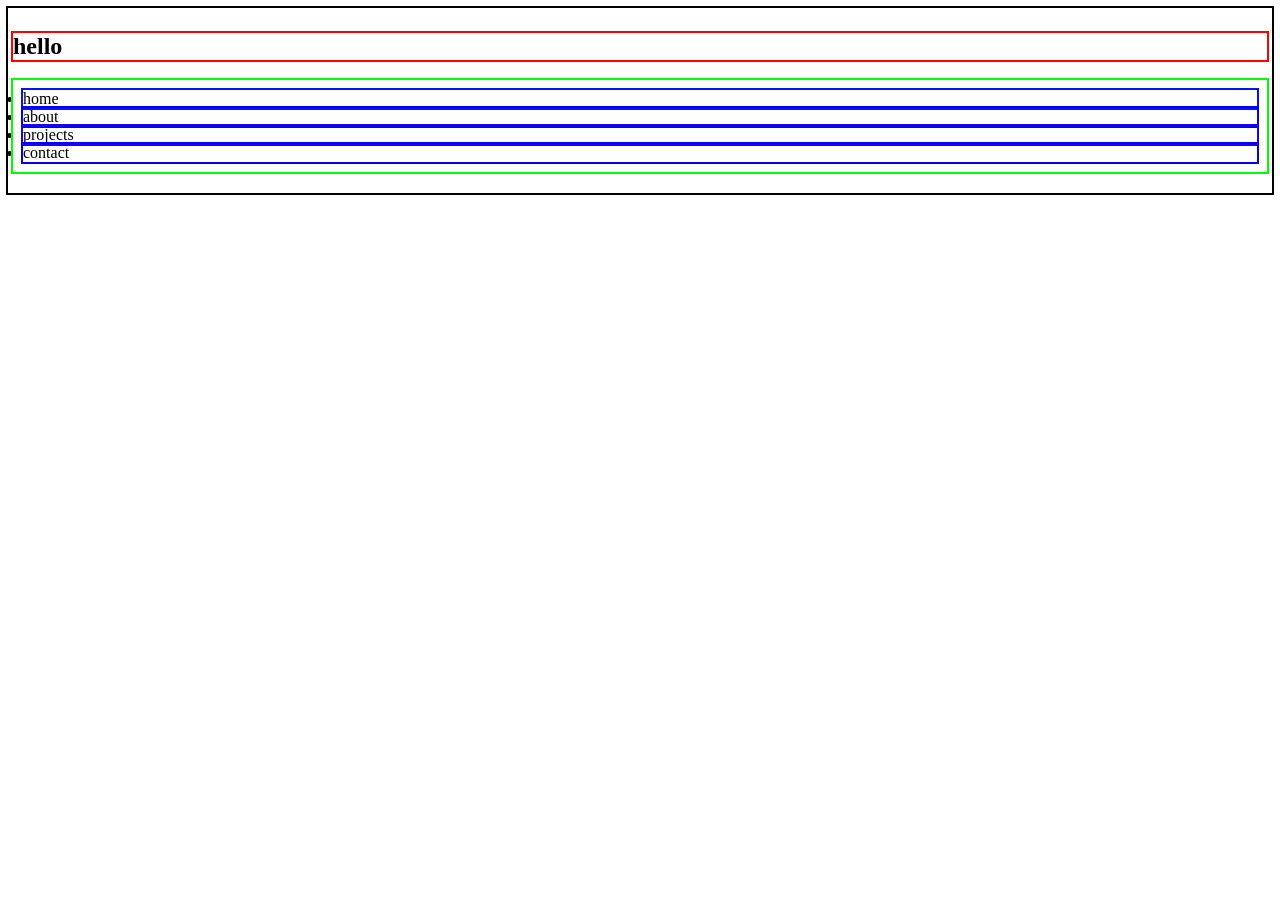
==== index.html @ 7628ec40 "Add files via upload" ====
<!DOCTYPE html>
<!-- saved from url=(0046)file:///C:/Users/Grace/My%20Project/index.html -->
<html lang="en">
    <head >
    <meta http-equiv="Content-Type" content="text/html; charset=UTF-8">
    
    <meta name="viewport" content="width=device-width, initial-scale=1.0">
    <title>Document</title>
    <link rel="stylesheet" href="style.css">
    </head>
<body>
    <nav style="outline:2px solid black; padding: 5px;">
        <h1 style="outline: 2px solid red;">hello</h1>
<ul style="outline: 2px solid lime; padding: 10px;">
<li style="outline: 2px solid rgb(8, 17, 255);">home</li>
<li style="outline: 2px solid rgb(4, 0,255)">about</li>
<li style="outline: 2px solid rgb(25, 0, 255)">projects</li>
<li style="outline: 2px solid blue;">contact</li>
</ul>

</body></html>
---- style.css ----
.cl{background-color: blue;
font-size: 20px;
font-weight: bold;}
navbar-container{display: flex;
    flex-direction: row;
    flex-wrap: wrap;
}
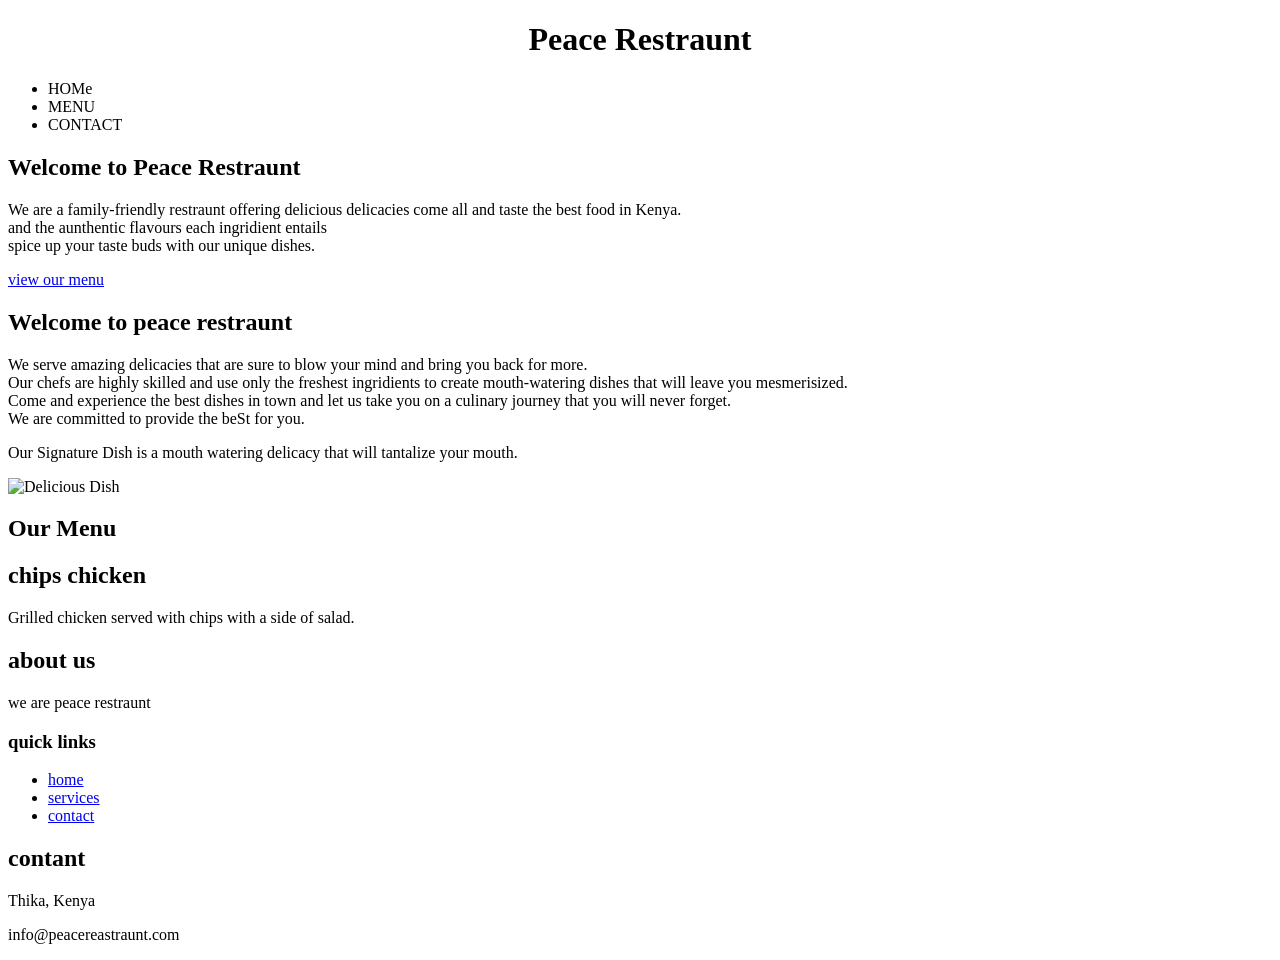
==== commit dabf5097: "Add files via upload" ====
--- a/index.html
+++ b/index.html
@@ -1,21 +1,76 @@
- <!DOCTYPE html>
-<!-- saved from url=(0046)file:///C:/Users/Grace/My%20Project/index.html -->
-<html lang="en">
-    <head >
-    <meta http-equiv="Content-Type" content="text/html; charset=UTF-8">
-    
-    <meta name="viewport" content="width=device-width, initial-scale=1.0">
-    <title>Document</title>
-    <link rel="stylesheet" href="style.css">
-    </head>
-<body>
-    <nav style="outline:2px solid black; padding: 5px;">
-        <h1 style="outline: 2px solid red;">hello</h1>
-<ul style="outline: 2px solid lime; padding: 10px;">
-<li style="outline: 2px solid rgb(8, 17, 255);">home</li>
-<li style="outline: 2px solid rgb(4, 0,255)">about</li>
-<li style="outline: 2px solid rgb(25, 0, 255)">projects</li>
-<li style="outline: 2px solid blue;">contact</li>
-</ul>
-
-</body></html>+<!DOCTYPE html>
+<html lang="en">
+<head>
+    <meta charset="UTF-8">
+    <meta name="viewport" content="width=device-width, initial-scale=1.0">
+    <title>Peace Restraunt</title>
+    <link rel="stylesheet" href="style.css">
+</head>
+<body><header id="main-header">
+  <h1 id="logo" align="center">Peace Restraunt</h1>
+<nav id="navbar">
+<ul class="nav-links">
+<li href="#">HOMe</li>
+<li href="#menu">MENU</li>
+<li href="#contact">CONTACT</li>
+</ul>
+</nav>
+</header>
+<main>
+  <selection class="banner">
+    <div class="banner-test">
+    <h2>Welcome to Peace Restraunt</h2>
+<p>We are a family-friendly restraunt offering delicious delicacies come all and taste the best food in Kenya.<br> and the aunthentic flavours each ingridient entails<br>spice up your taste buds with our unique dishes.</p>
+ <a href="#menu" class="btn">view our menu</a> 
+</div>
+</selection>
+<main><selection class="welcome">
+  <h2>Welcome to peace restraunt</h2>
+  <p>We serve amazing delicacies that are sure to blow your mind and bring you back for more.<br> Our chefs are highly skilled and use only the freshest ingridients to create mouth-watering dishes that will leave you mesmerisized.<br> Come and experience the best dishes in town and let us take you on a culinary journey that you will never forget.<br> We are committed to provide the beSt for you.
+  </p>
+   <p>Our Signature Dish is a mouth watering delicacy that will tantalize your mouth.</p>
+  <img src="food.jpg" alt="Delicious Dish">
+</selection>
+
+
+<selection id="menu">
+  <h2>Our Menu</h2>
+<div class="menu-container">
+  <div class="menu-item">
+     <h2>chips chicken</h2>
+    <p>Grilled chicken served with chips with a side of salad.</p>
+  <span class="price">
+  </div>
+</div></selection>
+
+</main>
+
+
+
+
+
+
+
+
+<footer class="site-footer">
+  <div class="footer-container">
+    <div class="footer-column">
+      <h2>about us</h2>
+      <p>we are peace restraunt</p>
+  </div>
+<div class="footer-column">
+  <h3>quick links</h3>
+<ul><li><a href="#">home</a></li>
+<li><a href="#">services</a></li>
+<li><a href="#">contact</a></li>
+</ul>
+</div>
+<div class="footer-column">
+  <h2>contant</h2>
+  <p>Thika, Kenya</p>
+  <p>info@peacereastraunt.com</p>
+</div>
+</div>
+</footer>
+</body>
+</html>
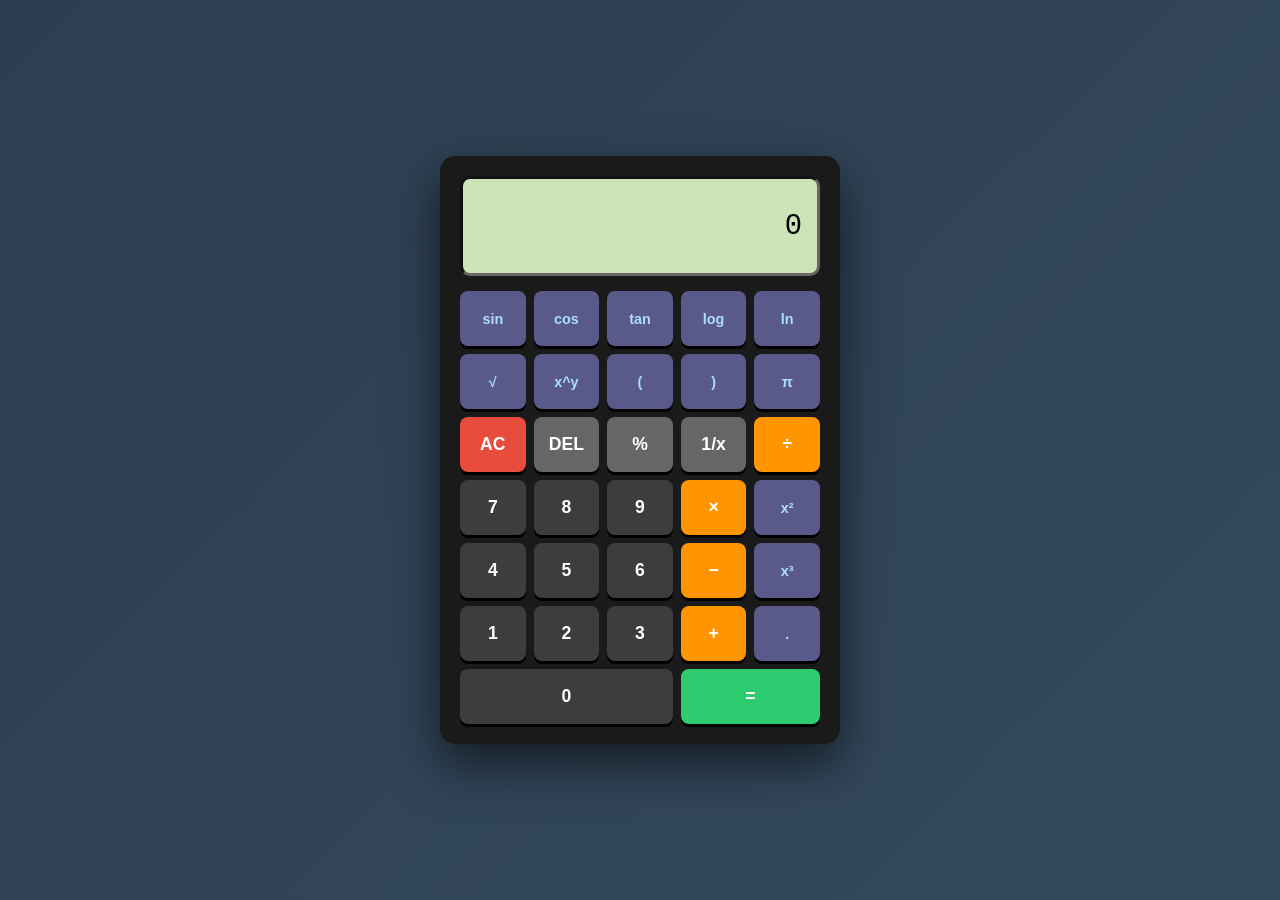
==== commit a4ef76a4: "Add files via upload" ====
--- a/index.html
+++ b/index.html
@@ -3,74 +3,62 @@
 <head>
     <meta charset="UTF-8">
     <meta name="viewport" content="width=device-width, initial-scale=1.0">
-    <title>Peace Restraunt</title>
+    <title>Scientific Calculator</title>
     <link rel="stylesheet" href="style.css">
 </head>
-<body><header id="main-header">
-  <h1 id="logo" align="center">Peace Restraunt</h1>
-<nav id="navbar">
-<ul class="nav-links">
-<li href="#">HOMe</li>
-<li href="#menu">MENU</li>
-<li href="#contact">CONTACT</li>
-</ul>
-</nav>
-</header>
-<main>
-  <selection class="banner">
-    <div class="banner-test">
-    <h2>Welcome to Peace Restraunt</h2>
-<p>We are a family-friendly restraunt offering delicious delicacies come all and taste the best food in Kenya.<br> and the aunthentic flavours each ingridient entails<br>spice up your taste buds with our unique dishes.</p>
- <a href="#menu" class="btn">view our menu</a> 
+<body>
+    <div class="calculator">
+        <input type="text" id="display" value="0" readonly>
+
+  <div class="buttons">
+    <!-- Row 1: Scientific -->
+    <button class="sci" onclick="addFunction('sin(')">sin</button>
+    <button class="sci" onclick="addFunction('cos(')">cos</button>
+    <button class="sci" onclick="addFunction('tan(')">tan</button>
+    <button class="sci" onclick="addFunction('log(')">log</button>
+    <button class="sci" onclick="addFunction('ln(')">ln</button>
+
+    <!-- Row 2: Scientific -->
+    <button class="sci" onclick="addFunction('sqrt(')">√</button>
+    <button class="sci" onclick="addToDisplay('^')">x^y</button>
+    <button class="sci" onclick="addToDisplay('(')">(</button>
+    <button class="sci" onclick="addToDisplay(')')">)</button>
+    <button class="sci" onclick="addToDisplay('3.14159')">π</button>
+
+    <!-- Row 3: Functions -->
+    <button class="clear" onclick="clearAll()">AC</button>
+    <button class="func" onclick="backspace()">DEL</button>
+    <button class="func" onclick="percentage()">%</button>
+    <button class="func" onclick="addFunction('1/')">1/x</button>
+    <button class="op" onclick="addToDisplay('/')">÷</button>
+
+    <!-- Row 4: Numerics 7 8 9 -->
+    <button class="num" onclick="addToDisplay('7')">7</button>
+    <button class="num" onclick="addToDisplay('8')">8</button>
+    <button class="num" onclick="addToDisplay('9')">9</button>
+    <button class="op" onclick="addToDisplay('*')">×</button>
+    <button class="sci" onclick="addFunction('pow(,2)')">x²</button>
+
+    <!-- Row 5: Numerics 4 5 6 -->
+    <button class="num" onclick="addToDisplay('4')">4</button>
+    <button class="num" onclick="addToDisplay('5')">5</button>
+    <button class="num" onclick="addToDisplay('6')">6</button>
+    <button class="op" onclick="addToDisplay('-')">−</button>
+    <button class="sci" onclick="addFunction('pow(,3)')">x³</button>
+
+    <!-- Row 6: Numerics 1 2 3 -->
+    <button class="num" onclick="addToDisplay('1')">1</button>
+    <button class="num" onclick="addToDisplay('2')">2</button>
+    <button class="num" onclick="addToDisplay('3')">3</button>
+    <button class="op" onclick="addToDisplay('+')">+</button>
+    <button class="sci" onclick="addToDisplay('.')">.</button>
+
+    <!-- Row 7: 0 -->
+    <button class="num" style="grid-column: span 3;" onclick="addToDisplay('0')">0</button>
+    <button class="equals" onclick="calculate()">=</button>
+  </div>
+
 </div>
-</selection>
-<main><selection class="welcome">
-  <h2>Welcome to peace restraunt</h2>
-  <p>We serve amazing delicacies that are sure to blow your mind and bring you back for more.<br> Our chefs are highly skilled and use only the freshest ingridients to create mouth-watering dishes that will leave you mesmerisized.<br> Come and experience the best dishes in town and let us take you on a culinary journey that you will never forget.<br> We are committed to provide the beSt for you.
-  </p>
-   <p>Our Signature Dish is a mouth watering delicacy that will tantalize your mouth.</p>
-  <img src="food.jpg" alt="Delicious Dish">
-</selection>
-
-
-<selection id="menu">
-  <h2>Our Menu</h2>
-<div class="menu-container">
-  <div class="menu-item">
-     <h2>chips chicken</h2>
-    <p>Grilled chicken served with chips with a side of salad.</p>
-  <span class="price">
-  </div>
-</div></selection>
-
-</main>
-
-
-
-
-
-
-
-
-<footer class="site-footer">
-  <div class="footer-container">
-    <div class="footer-column">
-      <h2>about us</h2>
-      <p>we are peace restraunt</p>
-  </div>
-<div class="footer-column">
-  <h3>quick links</h3>
-<ul><li><a href="#">home</a></li>
-<li><a href="#">services</a></li>
-<li><a href="#">contact</a></li>
-</ul>
-</div>
-<div class="footer-column">
-  <h2>contant</h2>
-  <p>Thika, Kenya</p>
-  <p>info@peacereastraunt.com</p>
-</div>
-</div>
-</footer>
+<script src="script.js"></script>
 </body>
-</html>
+</html>
--- a/style.css
+++ b/style.css
@@ -1,7 +1,58 @@
-.cl{background-color: blue;
-font-size: 20px;
-font-weight: bold;}
-navbar-container{display: flex;
-    flex-direction: row;
-    flex-wrap: wrap;
-}+  * { margin: 0; padding: 0; box-sizing: border-box; font-family: 'Segoe UI', Arial, sans-serif; }
+  
+  body {
+    display: flex;
+    justify-content: center;
+    align-items: center;
+    min-height: 100vh;
+    background: linear-gradient(135deg, #2c3e50, #34495e);
+  }
+
+  .calculator {
+    width: 400px;
+    background: #1a1a1a;
+    border-radius: 15px;
+    padding: 20px;
+    box-shadow: 0 20px 50px rgba(0,0,0,0.6);
+  }
+
+  #display {
+    width: 100%;
+    height: 100px;
+    background: #cde4b8; /* LCD green */
+    border: 3px inset #666;
+    border-radius: 10px;
+    font-size: 1.8em;
+    font-family: 'Courier New', monospace;
+    text-align: right;
+    padding: 15px;
+    margin-bottom: 15px;
+    color: #000;
+    word-wrap: break-word;
+  }
+
+  .buttons {
+    display: grid;
+    grid-template-columns: repeat(5, 1fr); /* 5 columns for all scientific buttons */
+    gap: 8px;
+  }
+
+  button {
+    height: 55px;
+    border: none;
+    border-radius: 8px;
+    font-size: 1.1em;
+    font-weight: bold;
+    cursor: pointer;
+    box-shadow: 0 3px 0 #000;
+    transition: 0.05s;
+  }
+  button:active { transform: translateY(3px); box-shadow: 0 0 0 #000; }
+
+  /* Button Colors */
+  .num { background: #3d3d3d; color: white; } /* 0-9 */
+  .op { background: #ff9500; color: white; } /* + - * / */
+  .sci { background: #5a5a8a; color: #aaddff; font-size: 0.9em; } /* sin cos log etc */
+  .func { background: #666; color: white; } /* AC DEL ( ) */
+  .equals { background: #2ecc71; color: white; grid-column: span 2; }
+  .clear { background: #e74c3c; color: white; }
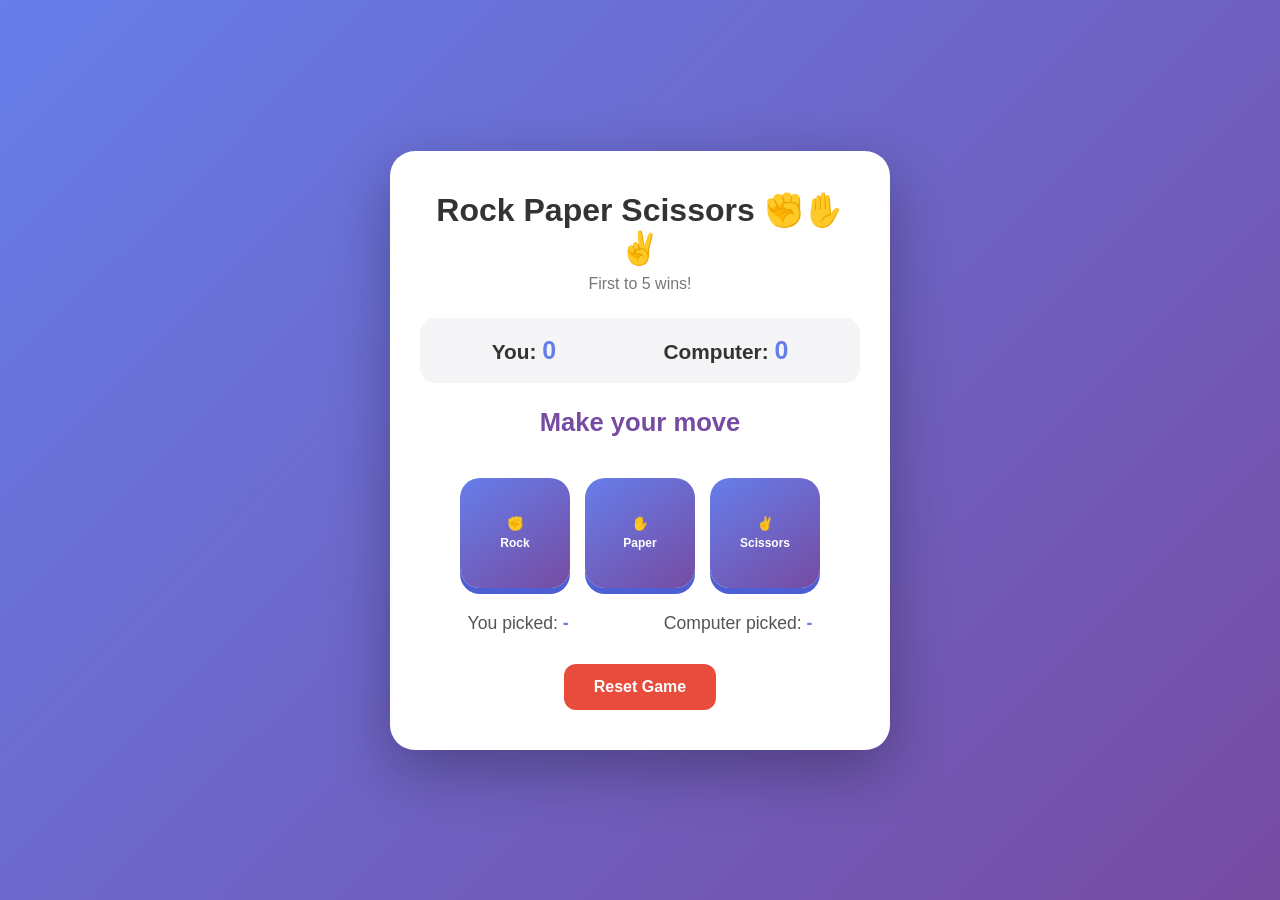
==== commit 9d7adffb: "Add files via upload" ====
--- a/index.html
+++ b/index.html
@@ -1,64 +1,51 @@
 <!DOCTYPE html>
 <html lang="en">
 <head>
-    <meta charset="UTF-8">
-    <meta name="viewport" content="width=device-width, initial-scale=1.0">
-    <title>Scientific Calculator</title>
-    <link rel="stylesheet" href="style.css">
+  <meta charset="UTF-8">
+  <meta name="viewport" content="width=device-width, initial-scale=1.0">
+  <title>Rock Paper Scissors</title>
+  <link rel="stylesheet" href="style.css">
 </head>
 <body>
-    <div class="calculator">
-        <input type="text" id="display" value="0" readonly>
 
-  <div class="buttons">
-    <!-- Row 1: Scientific -->
-    <button class="sci" onclick="addFunction('sin(')">sin</button>
-    <button class="sci" onclick="addFunction('cos(')">cos</button>
-    <button class="sci" onclick="addFunction('tan(')">tan</button>
-    <button class="sci" onclick="addFunction('log(')">log</button>
-    <button class="sci" onclick="addFunction('ln(')">ln</button>
+  <div class="container">
+    <h1>Rock Paper Scissors ✊✋✌️</h1>
+    <p class="subtitle">First to 5 wins!</p>
 
-    <!-- Row 2: Scientific -->
-    <button class="sci" onclick="addFunction('sqrt(')">√</button>
-    <button class="sci" onclick="addToDisplay('^')">x^y</button>
-    <button class="sci" onclick="addToDisplay('(')">(</button>
-    <button class="sci" onclick="addToDisplay(')')">)</button>
-    <button class="sci" onclick="addToDisplay('3.14159')">π</button>
+    <!-- Score Board -->
+    <div class="scoreboard">
+      <div>You: <span id="userScore">0</span></div>
+      <div>Computer: <span id="computerScore">0</span></div>
+    </div>
 
-    <!-- Row 3: Functions -->
-    <button class="clear" onclick="clearAll()">AC</button>
-    <button class="func" onclick="backspace()">DEL</button>
-    <button class="func" onclick="percentage()">%</button>
-    <button class="func" onclick="addFunction('1/')">1/x</button>
-    <button class="op" onclick="addToDisplay('/')">÷</button>
+    <!-- Result Display -->
+    <div id="result">Make your move</div>
 
-    <!-- Row 4: Numerics 7 8 9 -->
-    <button class="num" onclick="addToDisplay('7')">7</button>
-    <button class="num" onclick="addToDisplay('8')">8</button>
-    <button class="num" onclick="addToDisplay('9')">9</button>
-    <button class="op" onclick="addToDisplay('*')">×</button>
-    <button class="sci" onclick="addFunction('pow(,2)')">x²</button>
+    <!-- Choice Buttons -->
+    <div class="choices">
+      <button class="choice" data-choice="rock">
+        <div class="emoji">✊</div>
+        <span>Rock</span>
+      </button>
+      <button class="choice" data-choice="paper">
+        <div class="emoji">✋</div>
+        <span>Paper</span>
+      </button>
+      <button class="choice" data-choice="scissors">
+        <div class="emoji">✌️</div>
+        <span>Scissors</span>
+      </button>
+    </div>
 
-    <!-- Row 5: Numerics 4 5 6 -->
-    <button class="num" onclick="addToDisplay('4')">4</button>
-    <button class="num" onclick="addToDisplay('5')">5</button>
-    <button class="num" onclick="addToDisplay('6')">6</button>
-    <button class="op" onclick="addToDisplay('-')">−</button>
-    <button class="sci" onclick="addFunction('pow(,3)')">x³</button>
+    <!-- Show what both picked -->
+    <div class="battle">
+      <div>You picked: <span id="userChoice">-</span></div>
+      <div>Computer picked: <span id="computerChoice">-</span></div>
+    </div>
 
-    <!-- Row 6: Numerics 1 2 3 -->
-    <button class="num" onclick="addToDisplay('1')">1</button>
-    <button class="num" onclick="addToDisplay('2')">2</button>
-    <button class="num" onclick="addToDisplay('3')">3</button>
-    <button class="op" onclick="addToDisplay('+')">+</button>
-    <button class="sci" onclick="addToDisplay('.')">.</button>
-
-    <!-- Row 7: 0 -->
-    <button class="num" style="grid-column: span 3;" onclick="addToDisplay('0')">0</button>
-    <button class="equals" onclick="calculate()">=</button>
+    <button class="reset" onclick="resetGame()">Reset Game</button>
   </div>
 
-</div>
-<script src="script.js"></script>
+  <script src="game.js"></script>
 </body>
 </html>
--- a/style.css
+++ b/style.css
@@ -1,58 +1,148 @@
-  * { margin: 0; padding: 0; box-sizing: border-box; font-family: 'Segoe UI', Arial, sans-serif; }
-  
-  body {
-    display: flex;
-    justify-content: center;
-    align-items: center;
-    min-height: 100vh;
-    background: linear-gradient(135deg, #2c3e50, #34495e);
-  }
+* {
+  margin: 0;
+  padding: 0;
+  box-sizing: border-box;
+  font-family: 'Poppins', 'Arial', sans-serif;
+}
 
-  .calculator {
-    width: 400px;
-    background: #1a1a1a;
-    border-radius: 15px;
-    padding: 20px;
-    box-shadow: 0 20px 50px rgba(0,0,0,0.6);
-  }
+body {
+  display: flex;
+  justify-content: center;
+  align-items: center;
+  min-height: 100vh;
+  background: linear-gradient(135deg, #667eea 0%, #764ba2 100%);
+  padding: 20px;
+}
 
-  #display {
-    width: 100%;
-    height: 100px;
-    background: #cde4b8; /* LCD green */
-    border: 3px inset #666;
-    border-radius: 10px;
-    font-size: 1.8em;
-    font-family: 'Courier New', monospace;
-    text-align: right;
-    padding: 15px;
-    margin-bottom: 15px;
-    color: #000;
-    word-wrap: break-word;
-  }
+.container {
+  background: white;
+  padding: 40px 30px;
+  border-radius: 25px;
+  box-shadow: 0 20px 60px rgba(0,0,0,0.3);
+  text-align: center;
+  width: 100%;
+  max-width: 500px;
+  animation: popIn 0.4s ease;
+}
 
-  .buttons {
-    display: grid;
-    grid-template-columns: repeat(5, 1fr); /* 5 columns for all scientific buttons */
-    gap: 8px;
-  }
+@keyframes popIn {
+  from { transform: scale(0.9); opacity: 0; }
+  to { transform: scale(1); opacity: 1; }
+}
 
-  button {
-    height: 55px;
-    border: none;
-    border-radius: 8px;
-    font-size: 1.1em;
-    font-weight: bold;
-    cursor: pointer;
-    box-shadow: 0 3px 0 #000;
-    transition: 0.05s;
-  }
-  button:active { transform: translateY(3px); box-shadow: 0 0 0 #000; }
+h1 {
+  color: #333;
+  margin-bottom: 8px;
+  font-size: 2em;
+}
 
-  /* Button Colors */
-  .num { background: #3d3d3d; color: white; } /* 0-9 */
-  .op { background: #ff9500; color: white; } /* + - * / */
-  .sci { background: #5a5a8a; color: #aaddff; font-size: 0.9em; } /* sin cos log etc */
-  .func { background: #666; color: white; } /* AC DEL ( ) */
-  .equals { background: #2ecc71; color: white; grid-column: span 2; }
-  .clear { background: #e74c3c; color: white; }
+.subtitle {
+  color: #777;
+  margin-bottom: 25px;
+  font-size: 1em;
+}
+
+.scoreboard {
+  display: flex;
+  justify-content: space-around;
+  background: #f5f5f7;
+  padding: 18px;
+  border-radius: 15px;
+  margin-bottom: 25px;
+  font-size: 1.3em;
+  font-weight: bold;
+  color: #333;
+}
+.scoreboard span {
+  color: #667eea;
+  font-size: 1.2em;
+}
+
+#result {
+  font-size: 1.6em;
+  font-weight: bold;
+  margin: 20px 0;
+  min-height: 45px;
+  color: #764ba2;
+  transition: all 0.3s;
+}
+
+.choices {
+  display: flex;
+  justify-content: center;
+  gap: 15px;
+  margin: 25px 0;
+  flex-wrap: wrap;
+}
+
+.choice {
+  width: 110px;
+  height: 110px;
+  border: none;
+  border-radius: 20px;
+  background: linear-gradient(145deg, #667eea, #764ba2);
+  color: white;
+  cursor: pointer;
+  transition: all 0.15s;
+  box-shadow: 0 6px 0 #4c5fd5;
+  display: flex;
+  flex-direction: column;
+  align-items: center;
+  justify-content: center;
+  gap: 5px;
+}
+.choice.emoji {
+  font-size: 2.5em;
+}
+.choice span {
+  font-size: 0.9em;
+  font-weight: bold;
+}
+
+.choice:hover {
+  transform: translateY(-4px);
+  box-shadow: 0 10px 0 #4c5fd5;
+}
+
+.choice:active {
+  transform: translateY(6px);
+  box-shadow: 0 0 0 #4c5fd5;
+}
+
+.battle {
+  display: flex;
+  justify-content: space-around;
+  margin: 20px 0;
+  font-size: 1.1em;
+  color: #555;
+}
+.battle span {
+  font-weight: bold;
+  color: #667eea;
+  text-transform: capitalize;
+}
+
+.reset {
+  padding: 14px 30px;
+  border: none;
+  border-radius: 12px;
+  background: #e74c3c;
+  color: white;
+  font-size: 1em;
+  font-weight: bold;
+  cursor: pointer;
+  transition: 0.2s;
+  margin-top: 10px;
+}
+
+.reset:hover {
+  background: #c0392b;
+  transform: scale(1.05);
+}
+
+@media (max-width: 480px) {
+ .container { padding: 25px 20px; }
+  h1 { font-size: 1.6em; }
+ .choice { width: 90px; height: 90px; }
+ .choice.emoji { font-size: 2em; }
+}
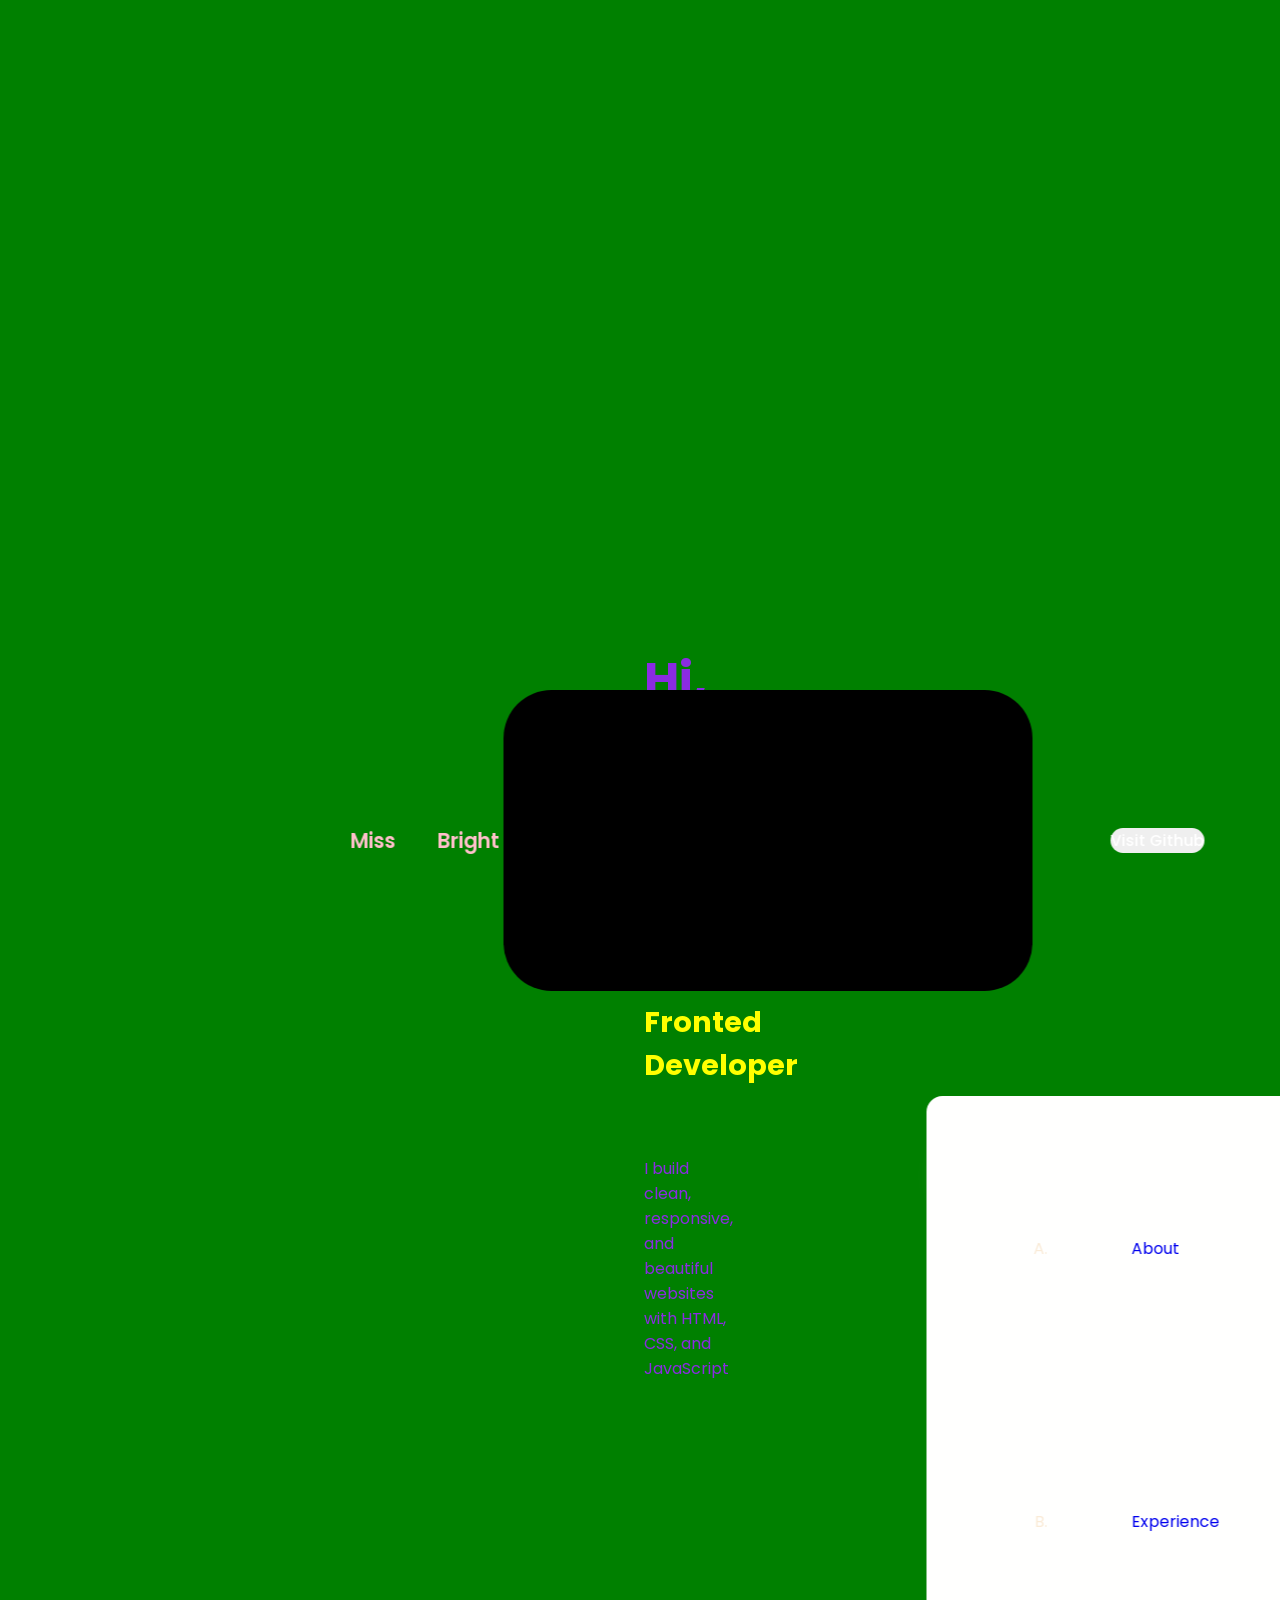
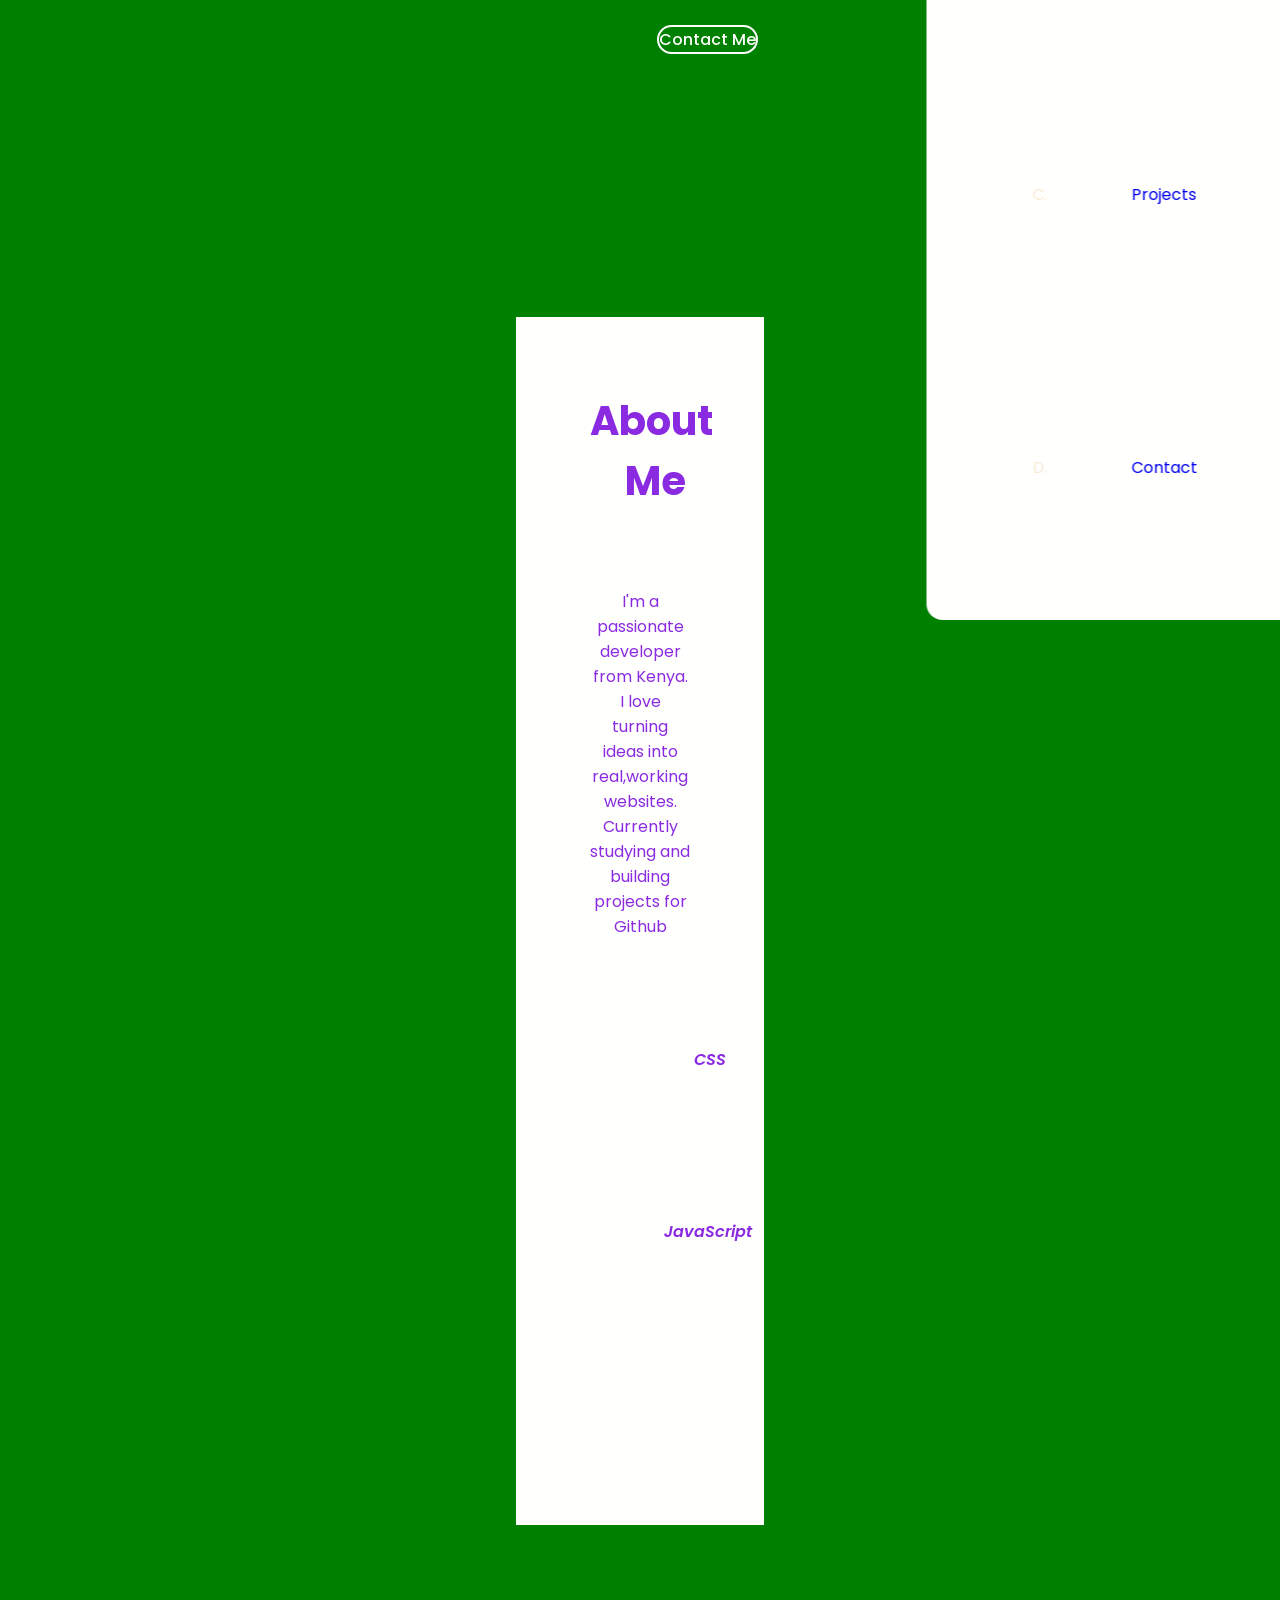
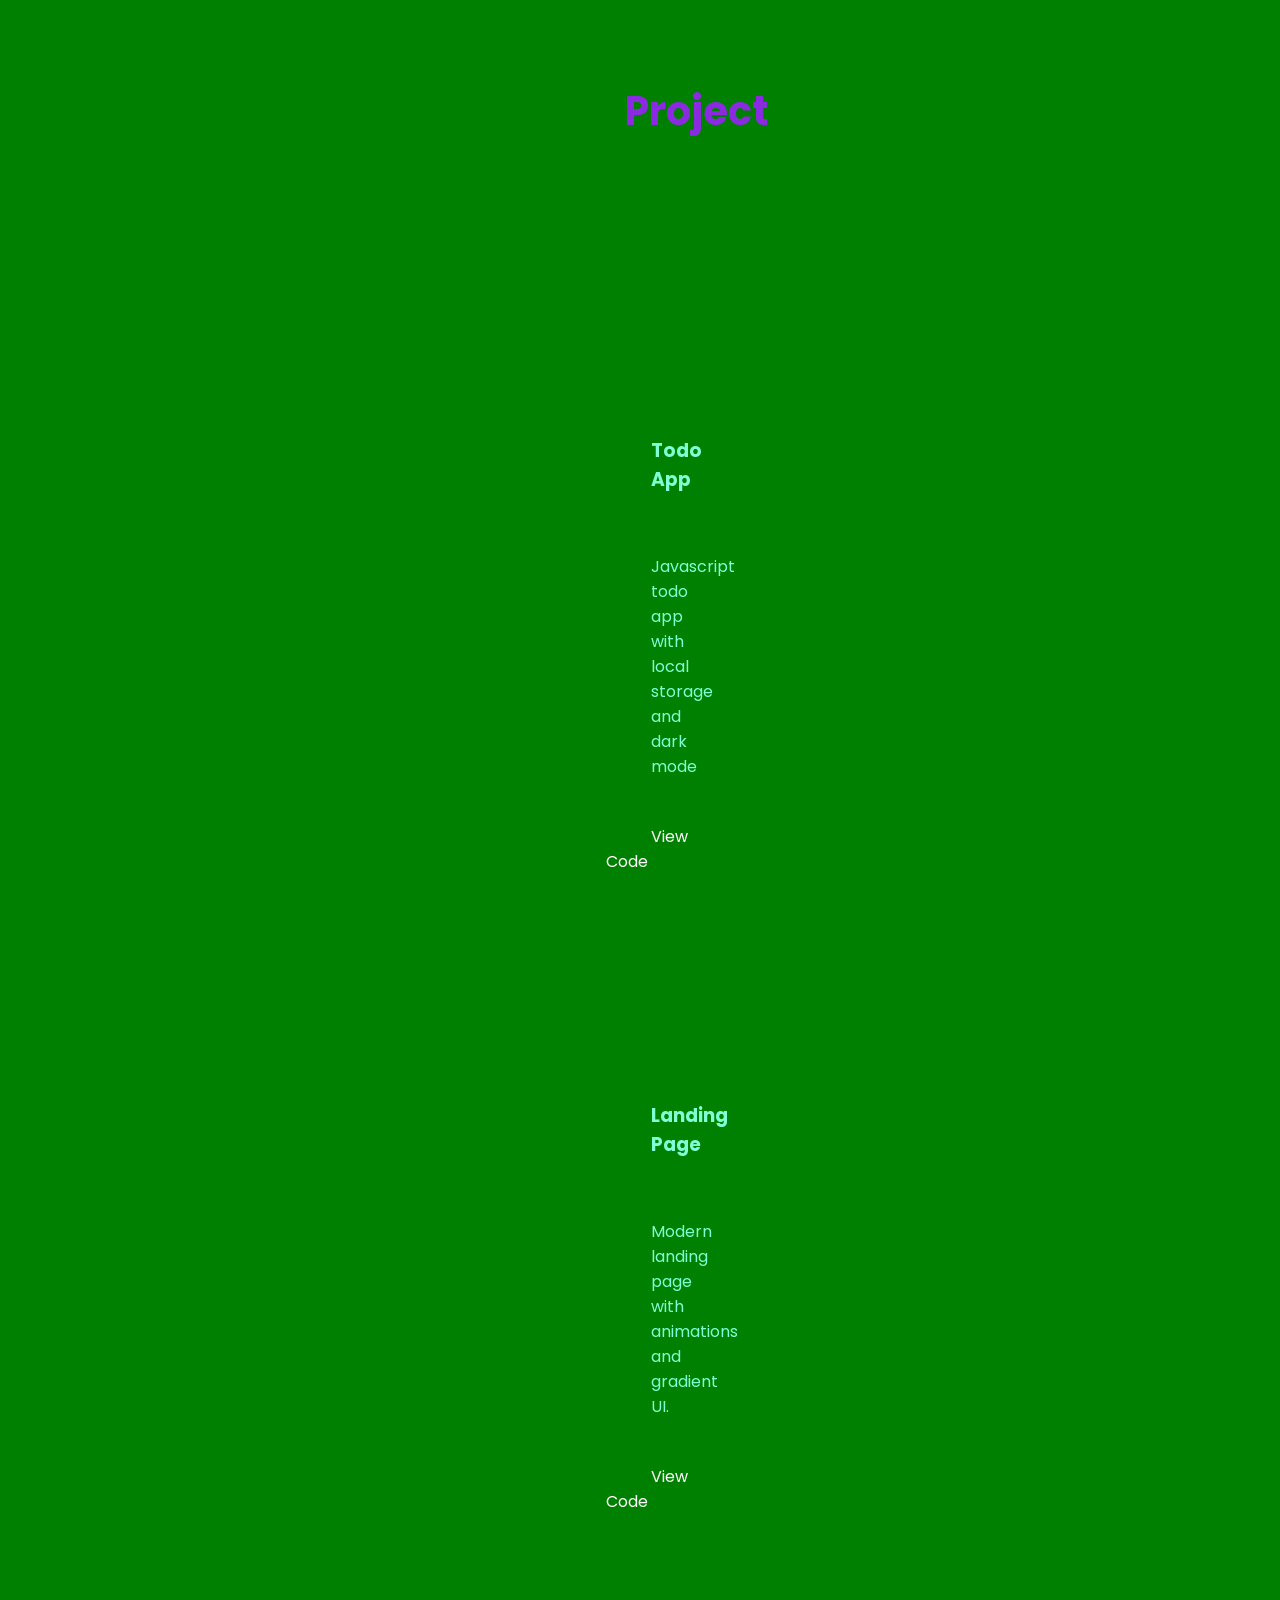
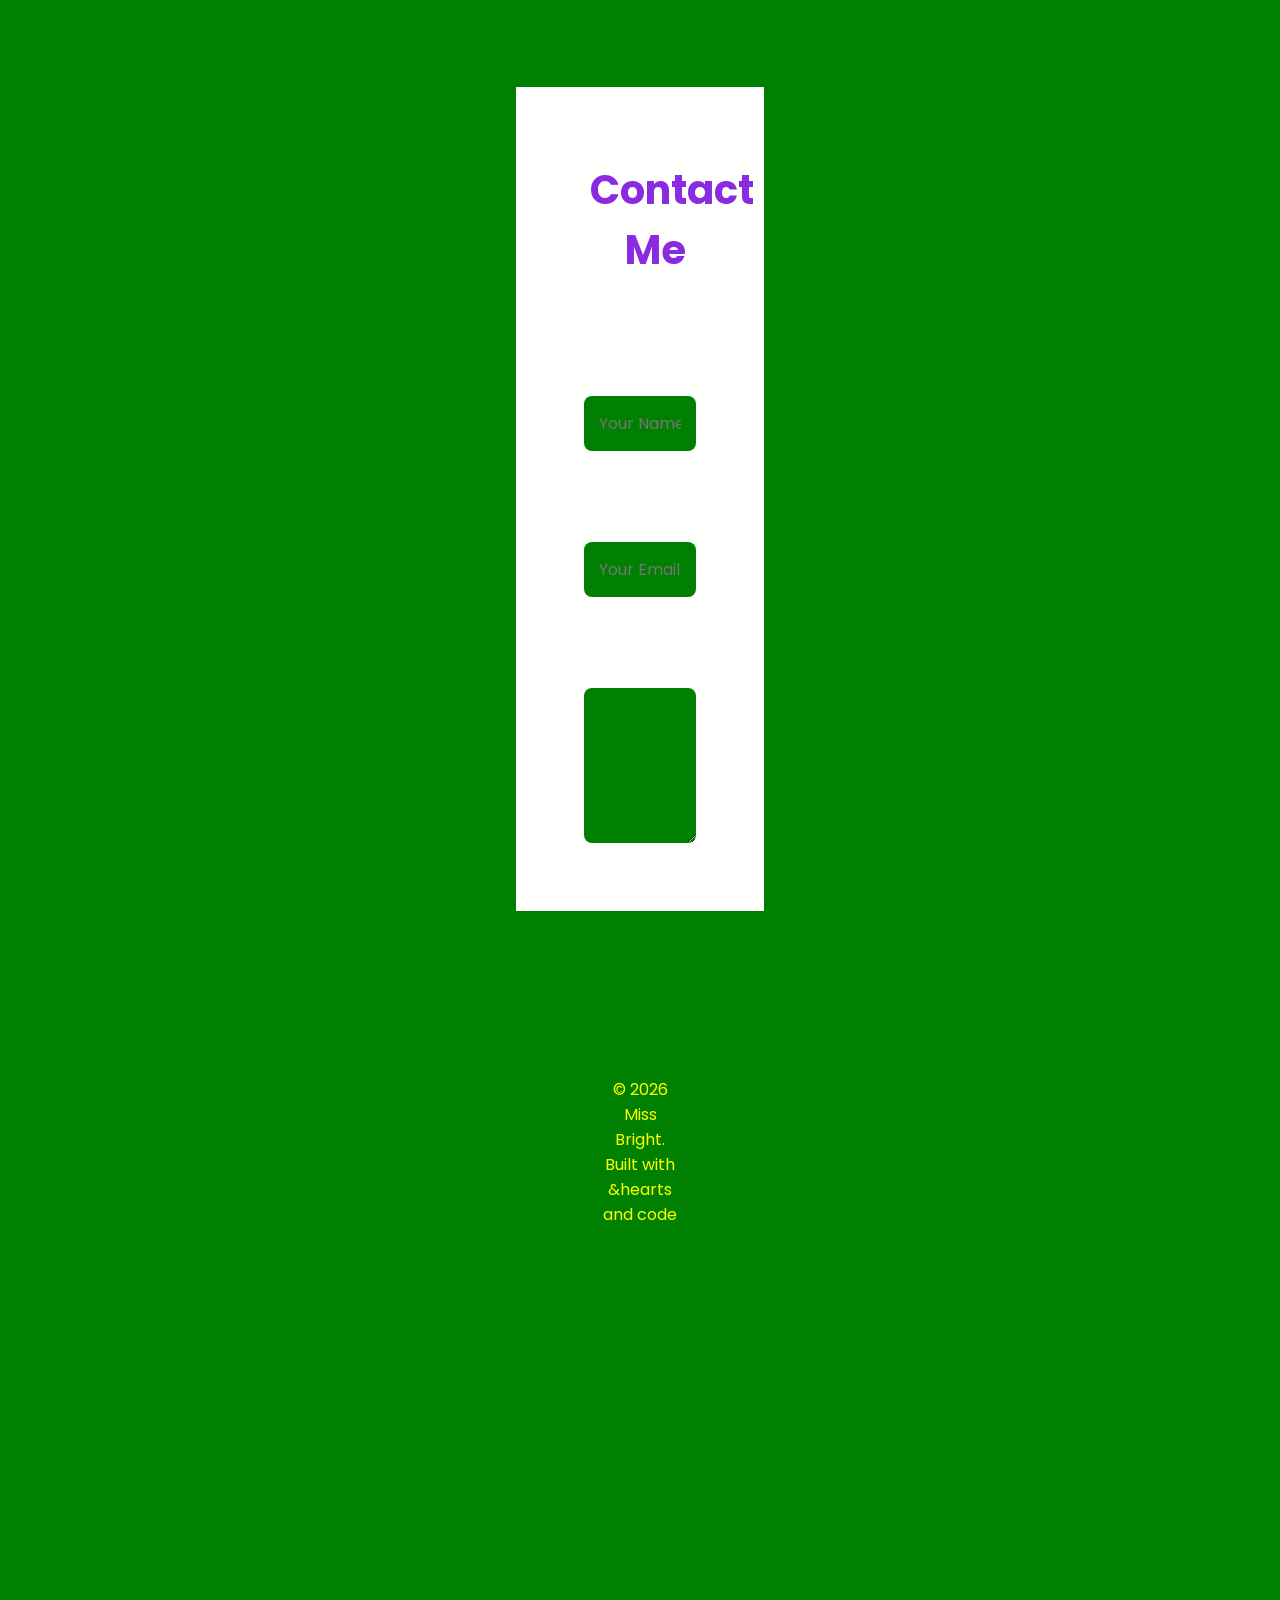
==== commit 441f4c8e: "Add files via upload" ====
--- a/index.html
+++ b/index.html
@@ -1,51 +1,80 @@
 <!DOCTYPE html>
 <html lang="en">
 <head>
-  <meta charset="UTF-8">
-  <meta name="viewport" content="width=device-width, initial-scale=1.0">
-  <title>Rock Paper Scissors</title>
-  <link rel="stylesheet" href="style.css">
+    <meta charset="UTF-8">
+    <meta name="viewport" content="width=device-width, initial-scale=1.0">
+    <title>Miss Bright | Portfolio</title>
+    <link href="https://fonts.googleapis.com/css2?family=Poppins:wght@400;500;600;700&display=swap" rel="stylesheet">
+    <link rel="stylesheet" href="https://cdnjs.cloudflare.com/ajax/libs/font-awesome/7.3.0/css/all.min.css">
+    <link rel="stylesheet" href="style.css">
 </head>
 <body>
+ <header>
+    <a href="#" class="logo">Miss<span>Bright</span></a>
+    <ul  class="nav-links">
+        <li><a href="#about">About</a></li>
+        <li><a href="#experience">Experience</a></li>
+        <li><a href="#projects">Projects</a></li>
+        <li><a href="#contact">Contact</a></li>
+    </ul>
 
-  <div class="container">
-    <h1>Rock Paper Scissors ✊✋✌️</h1>
-    <p class="subtitle">First to 5 wins!</p>
+    <i class="fa-solid fa-bars" id="menu-icon"></i>
+<a href="https://github.com" target="black"><button class="btn">Visit Github</button></a>
+ </header>
+<section id="home" class="home">
+<div class="home-content"> 
+    <h1>Hi, I'm <span>Miss Bright</span></h1>
+    <h3>Fronted Developer</h3> 
+    <p>I build clean, responsive, and beautiful websites with HTML, CSS, and JavaScript</p>
+    <div class="btn-group">
+        <a href="#projects"><button class="btn"></button></a>
+        <a href="#contact"><button class="btn secondary">Contact Me</button></a>
+    </div>
+    </div>
+<div class="home-img">
+    <img src="https://i.pravatar.cc/400?img=5" alt="profile">
+</div>
+</section>
+<section id="about" class="about">
+    <h2 class="heading">About <span>Me</span></h2>
+    <p>I'm a passionate developer from Kenya. I love turning ideas into real,working websites. Currently studying and building projects for Github</p>
+    <div class="skills">
+      <div class="skill"><i class="fa-brands fa-html5></i></div>
 
-    <!-- Score Board -->
-    <div class="scoreboard">
-      <div>You: <span id="userScore">0</span></div>
-      <div>Computer: <span id="computerScore">0</span></div>
-    </div>
-
-    <!-- Result Display -->
-    <div id="result">Make your move</div>
-
-    <!-- Choice Buttons -->
-    <div class="choices">
-      <button class="choice" data-choice="rock">
-        <div class="emoji">✊</div>
-        <span>Rock</span>
-      </button>
-      <button class="choice" data-choice="paper">
-        <div class="emoji">✋</div>
-        <span>Paper</span>
-      </button>
-      <button class="choice" data-choice="scissors">
-        <div class="emoji">✌️</div>
-        <span>Scissors</span>
-      </button>
-    </div>
-
-    <!-- Show what both picked -->
-    <div class="battle">
-      <div>You picked: <span id="userChoice">-</span></div>
-      <div>Computer picked: <span id="computerChoice">-</span></div>
-    </div>
-
-    <button class="reset" onclick="resetGame()">Reset Game</button>
-  </div>
-
-  <script src="game.js"></script>
+         <div class="skill">
+            <i class="fa-brands fa-css3-alt"></i>CSS</div>
+        <div class="skill">
+            <i class="fa-brands fa-js"></i>JavaScript</div>
+            <div class="skill"><i class="fa-brands fa-github"></i></i>
+            </div>
+        </div>
+</section>
+<section id="projects" class="projects">
+<h2 class="heading"><span>Project</span></section></h2>
+<div class="project-grid">
+<div class="project-card">
+<h3>Todo App</h3>
+<p>Javascript todo app with local storage and dark mode</p>
+    <a href="#">View Code</a>
+</div>
+<div class="project-card">
+<h3>Landing Page</h3>
+<p>Modern landing page with animations and gradient UI.</p>
+ <a href="#">View Code</a>
+</div>
+</div>
+</section>
+<section id="contact" class="contact">
+    <h2 class="heading">Contact <span>Me</span></h2>
+    <form id="contact-form">
+        <input type="test" placeholder="Your Name" required>
+        <input type="email" placeholder="Your Email" required>
+        <textarea placehoder="Your Message" rows="5" required></textarea>
+    </form>
+</section>
+<footer>
+    <p>&copy 2026 Miss Bright. Built with &hearts and code</p>
+</footer>
+<script src="script.js"></script>
 </body>
 </html>
--- a/style.css
+++ b/style.css
@@ -1,148 +1,206 @@
-* {
-  margin: 0;
-  padding: 0;
-  box-sizing: border-box;
-  font-family: 'Poppins', 'Arial', sans-serif;
-}
+:root{
+   --main-color:white;
+   --bg:green;
+   --bg-2:#fffffe;
+   --text:indigo;
+   --text-2:yellow;
+}
+*{
+margin:20%;
+padding:15px;
+box-sizing:border-box;
+font-family:'poppins';
+text-decoration:none;
+scroll-behavior:smooth;
+list-style:upper-alpha;
+}
+body{
+    background: var(--bg);
+    color:aquamarine;
+    
+}
+section{
+    background: var(--bg);
+    color:blueviolet;
+}
+.heading{
+    font-size: 2.5rem;
+    text-align: center;
+    margin-bottom: 3rem;
+}
+.heading-span {
+    color:var(--main-color);
+}
+header{
+position:fixed;
+top: 1 rem;
+left:40%;
+transform: translate(-50%);
+display: flex;
+align-items: center;
+justify-content: center;
+gap: 5rem;
+background-color: black;
+backdrop-filter: blur(10px);
+color: aliceblue;
+padding: 0.5rem 1.5rem;
+border-radius: 3rem;
+z-index: 1000;
+}
+.logo{
+    color:pink;
+    font-size: 1.3rem;
+    font-weight: 600;
+text-wrap: nowrap;
+transition: 0.3s ease-in-out;
+}
+.logo-span{
+    color:darkgoldenrod;
+}
+.logo:hover{
+transform: scale(1,1);
+}
+.nav-links{
+    display:flex;
+    gap: 2rem;
+}
+.nav-links {
+    position:relative;
+    color:antiquewhite;
+    font-weight: 400;
+    transition: 0.3s;
+}
+.nav-links a::before{
+position: absolute;
+content: '';
+width: 0;
+left:0;
+height: 5px;
+top: 25px;
+border-radius: 1rem;
+transition: 0.3s ease-in-out;
+background: linear-gradient(to right,pink,aqua,purple);
+}
+.nav-links a:hover {
+    color:var(--text);
 
-body {
-  display: flex;
-  justify-content: center;
-  align-items: center;
-  min-height: 100vh;
-  background: linear-gradient(135deg, #667eea 0%, #764ba2 100%);
-  padding: 20px;
-}
-
-.container {
-  background: white;
-  padding: 40px 30px;
-  border-radius: 25px;
-  box-shadow: 0 20px 60px rgba(0,0,0,0.3);
-  text-align: center;
-  width: 100%;
-  max-width: 500px;
-  animation: popIn 0.4s ease;
-}
-
-@keyframes popIn {
-  from { transform: scale(0.9); opacity: 0; }
-  to { transform: scale(1); opacity: 1; }
-}
-
-h1 {
-  color: #333;
-  margin-bottom: 8px;
-  font-size: 2em;
-}
-
-.subtitle {
-  color: #777;
-  margin-bottom: 25px;
-  font-size: 1em;
-}
-
-.scoreboard {
-  display: flex;
-  justify-content: space-around;
-  background: #f5f5f7;
-  padding: 18px;
-  border-radius: 15px;
-  margin-bottom: 25px;
-  font-size: 1.3em;
-  font-weight: bold;
-  color: #333;
-}
-.scoreboard span {
-  color: #667eea;
-  font-size: 1.2em;
-}
-
-#result {
-  font-size: 1.6em;
-  font-weight: bold;
-  margin: 20px 0;
-  min-height: 45px;
-  color: #764ba2;
-  transition: all 0.3s;
-}
-
-.choices {
-  display: flex;
-  justify-content: center;
-  gap: 15px;
-  margin: 25px 0;
-  flex-wrap: wrap;
-}
-
-.choice {
-  width: 110px;
-  height: 110px;
-  border: none;
-  border-radius: 20px;
-  background: linear-gradient(145deg, #667eea, #764ba2);
-  color: white;
-  cursor: pointer;
-  transition: all 0.15s;
-  box-shadow: 0 6px 0 #4c5fd5;
-  display: flex;
-  flex-direction: column;
-  align-items: center;
-  justify-content: center;
-  gap: 5px;
-}
-.choice.emoji {
-  font-size: 2.5em;
-}
-.choice span {
-  font-size: 0.9em;
-  font-weight: bold;
-}
-
-.choice:hover {
-  transform: translateY(-4px);
-  box-shadow: 0 10px 0 #4c5fd5;
-}
-
-.choice:active {
-  transform: translateY(6px);
-  box-shadow: 0 0 0 #4c5fd5;
-}
-
-.battle {
-  display: flex;
-  justify-content: space-around;
-  margin: 20px 0;
-  font-size: 1.1em;
-  color: #555;
-}
-.battle span {
-  font-weight: bold;
-  color: #667eea;
-  text-transform: capitalize;
-}
-
-.reset {
-  padding: 14px 30px;
-  border: none;
-  border-radius: 12px;
-  background: #e74c3c;
-  color: white;
-  font-size: 1em;
-  font-weight: bold;
-  cursor: pointer;
-  transition: 0.2s;
-  margin-top: 10px;
-}
-
-.reset:hover {
-  background: #c0392b;
-  transform: scale(1.05);
-}
-
-@media (max-width: 480px) {
- .container { padding: 25px 20px; }
-  h1 { font-size: 1.6em; }
- .choice { width: 90px; height: 90px; }
- .choice.emoji { font-size: 2em; }
-}+}
+.nav-links a :hover::before{
+width: 100%;
+}
+.btn{padding: 0;
+    border-radius: 3rem;
+    border:none;
+    font-weight:500;
+    font-size: 1rem;
+    color:white;
+    cursor:pointer;
+    text-wrap:nowrap;
+    transition: o.3s ease-in-out;
+    background-color: blue,violet,indigo,tomato;
+}
+.btn:hover{
+    transform: scale(1.03);
+ }
+ .btn.secondary {
+background: transparent;border: 2px solid var(--main-color);
+ }
+ .home{
+    display:flex;
+    align-items:center;
+    justify-content:space-between;
+    min-height:100vh;gap:2rem;
+ }
+ .home-content h1{font-size:3rem;
+}
+.home-content h1 span {color:var(--main-color)
+}
+.home-content h3 {font-size: 1.8rem; color: var(--text-2)
+}
+.home-img img{
+    width:300px;
+    border-radius:50%;
+    border:5px solid var(--main-color);
+    box-shadow:0 0 30px var(--main-color);
+    animation:float 3s ease-in-out infinite;
+}
+@keyframes float {0%,100%{transform:(-15px)}}
+.btn-group{
+    display: flex;
+    justify-content: center;
+    gap:2rem;
+    flex-wrap: wrap;
+    margin-top: 2rem;
+}
+.about{
+    background:var(--bg-2);
+    text-align:center;
+}
+.skills{display:flex;
+justify-content:center;
+gap:2rem;
+flex-wrap:wrap;
+margin-top: 2 rem;
+}
+.skill{
+    background: var(--bg-2);
+    padding:1 rem 2rem;
+    border-radius:1rem;
+    font-weight: 600;
+    transition: 0.3s;
+}
+.skill:hover{transform:translateY(-5px);
+    background:var(--main-color);
+}
+.project-grid{
+display:grid;
+grid-template-columns:repeat(auto-fit,minmax(300px,1fr));
+gap:2rem;  
+}
+.project-card:hover{
+border:1px solid var(--main-color);
+transform:translateY(-5px);
+}
+.project-card a {color:var(--main-color);
+font: weight 600px;
+}
+.contact{background:var(--bg-2);}
+#contact-form {display:flex;
+flex-direction:column;
+gap:1rem;
+max-width: 600px;
+margin:auto;}
+#contact-form input,#contact-form textarea{
+    padding:1 rem;
+    border-radius:0.5rem;
+    border:none;
+    background:var(--bg);
+    color:var(--text);
+    font-size:1rem;
+}
+footer{
+    text-align:center;
+    padding:2rem;
+    color:var(--text-2);
+}
+@media(max-width:900px){
+    .home{flex-direction:column;
+    text-align:center;
+}
+.home{justify-content:center;}
+}
+.nav-links{
+    position:absolute;
+    top:100%;
+    right:-100%;
+    flex-direction:column;
+    background:var(--bg-2);
+    width:100%;
+    padding:2rem;
+    border-radius:1rem;
+    transition:0.3s;
+}
+.nav-links.active{
+    right:0;
+}
+#menu-icon {display:block;}
